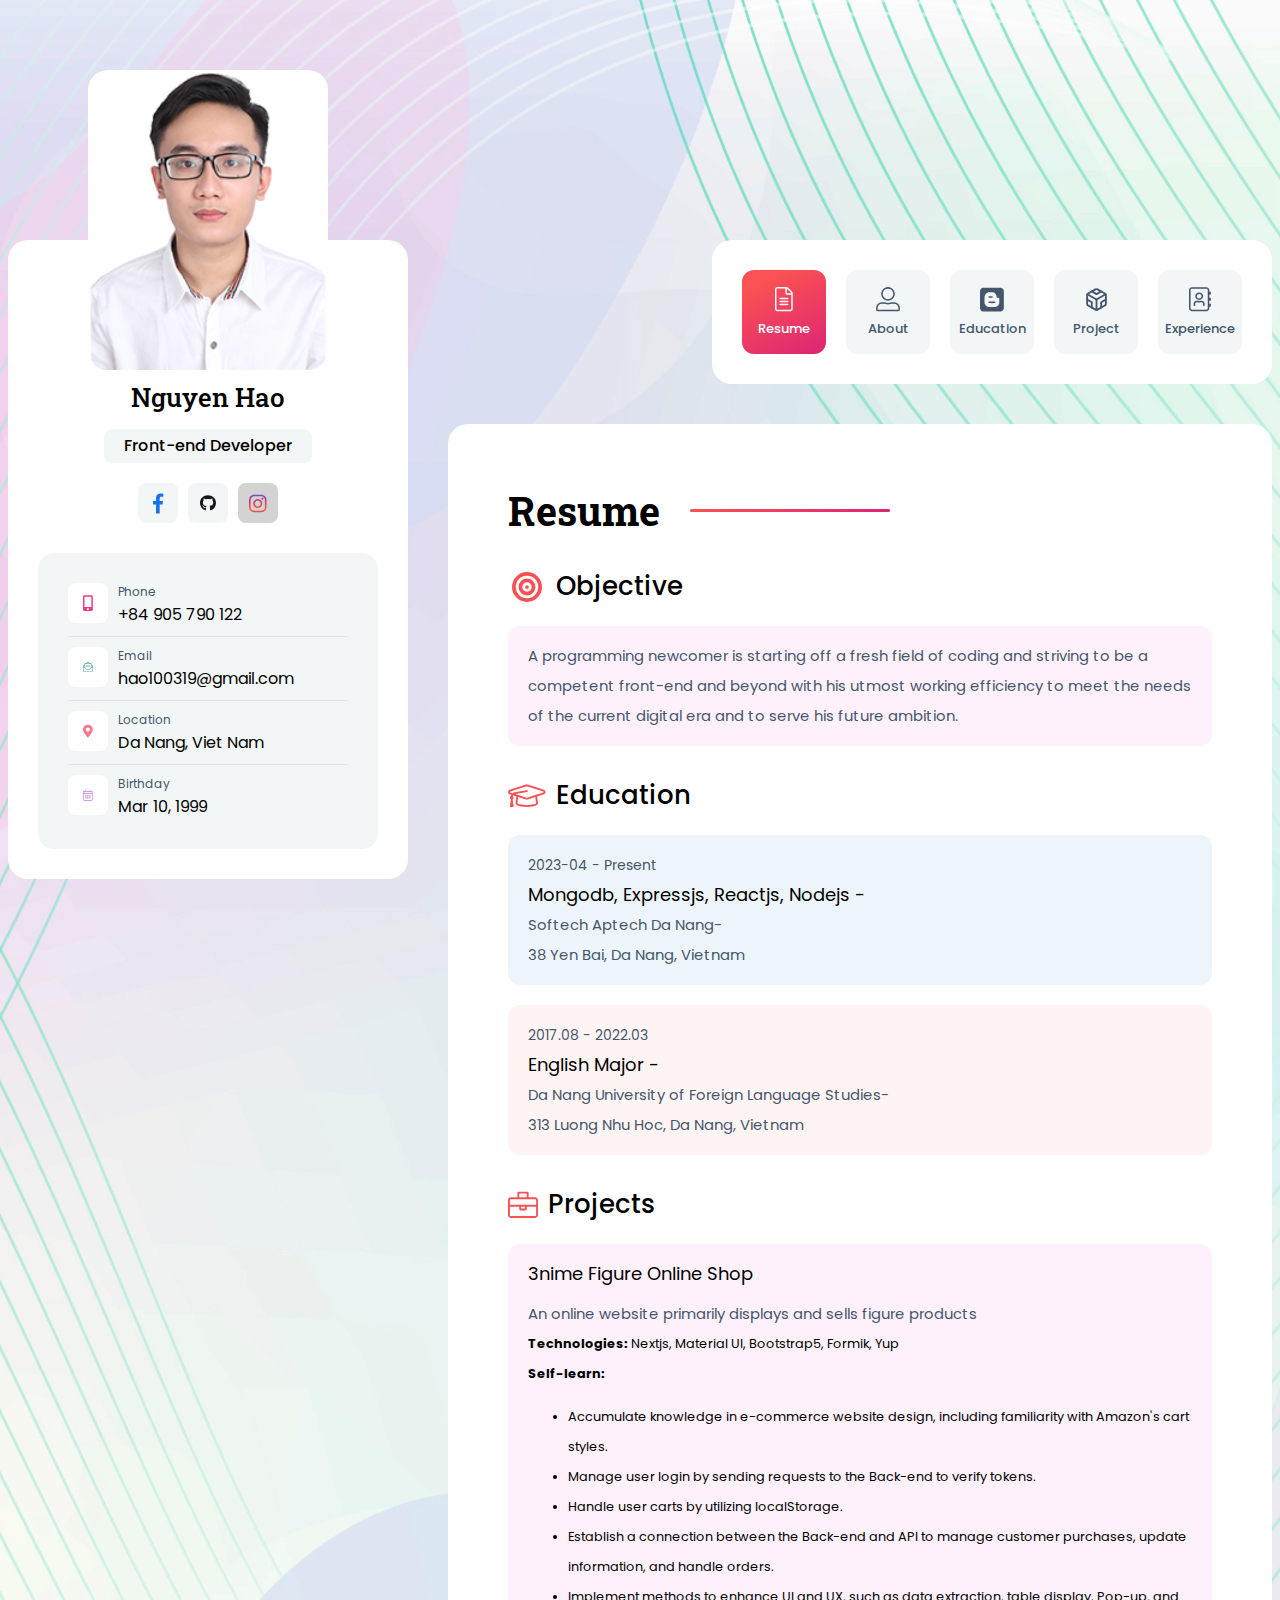
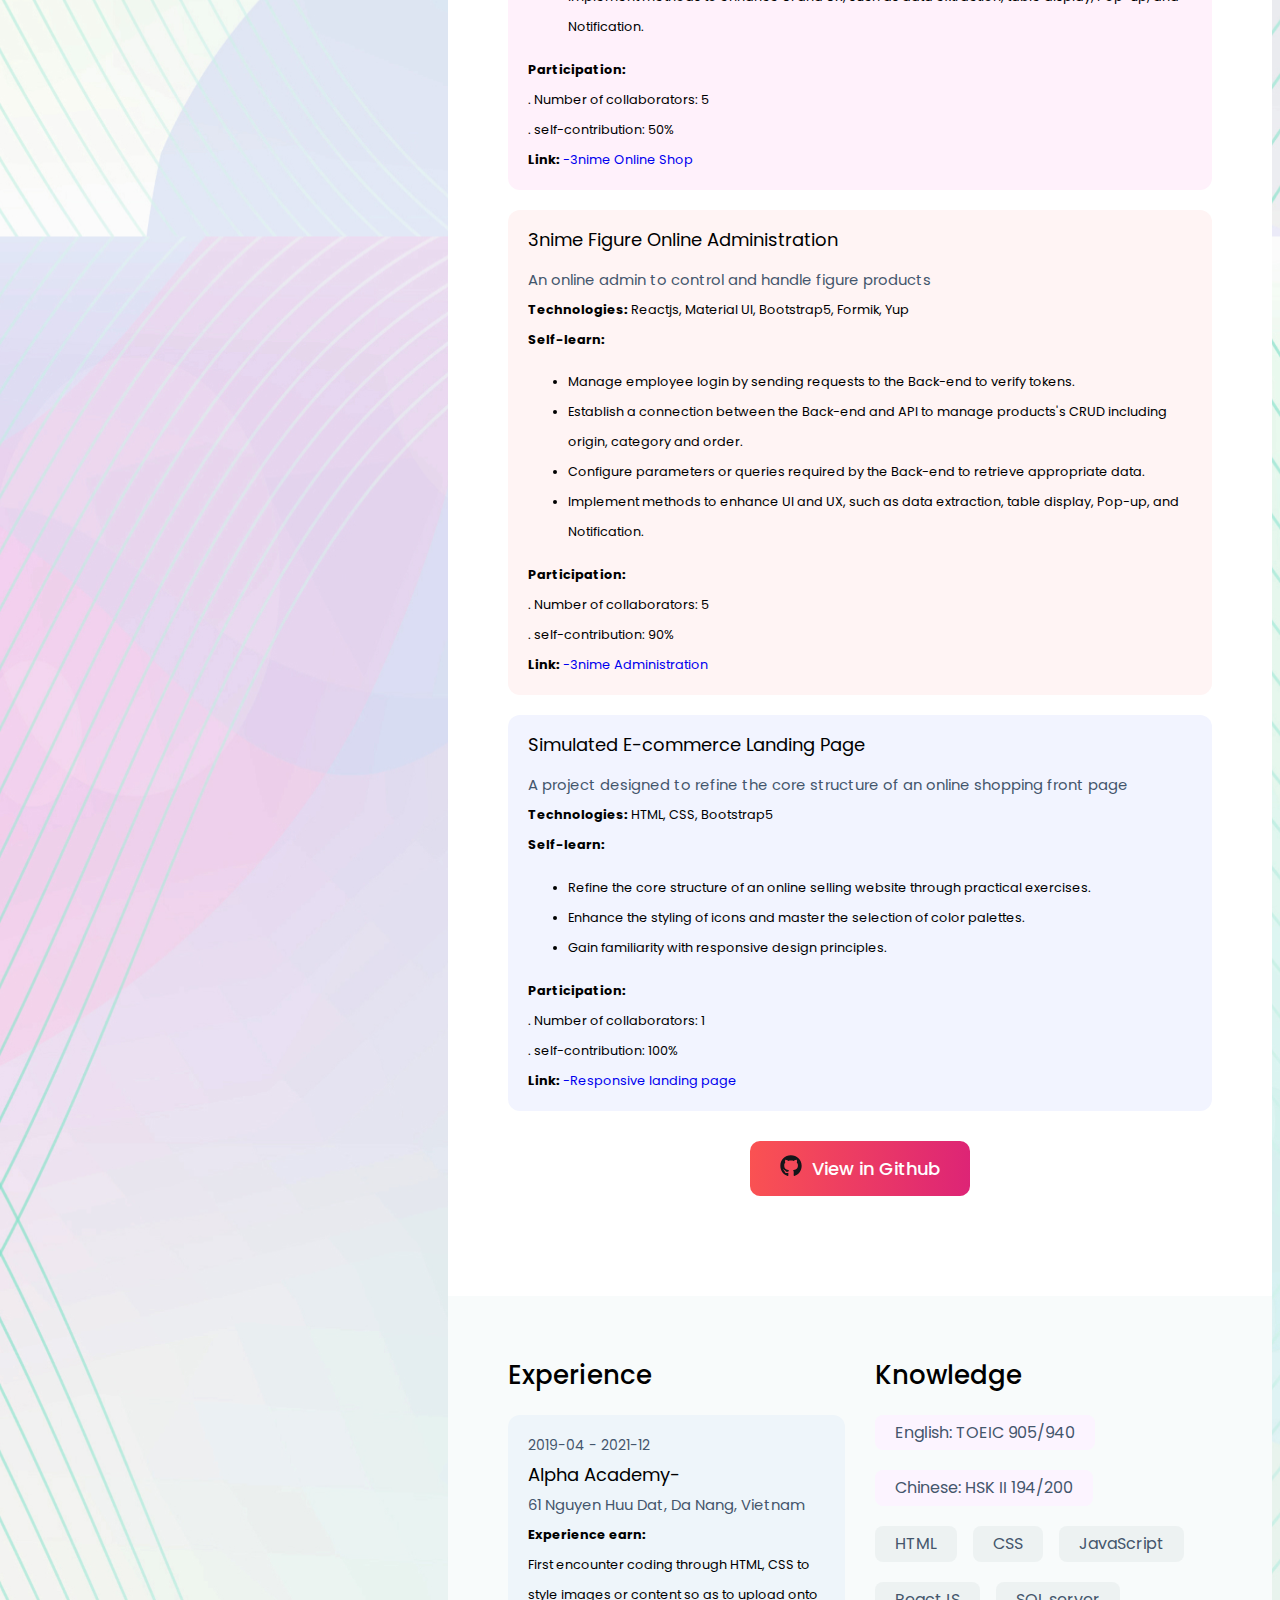
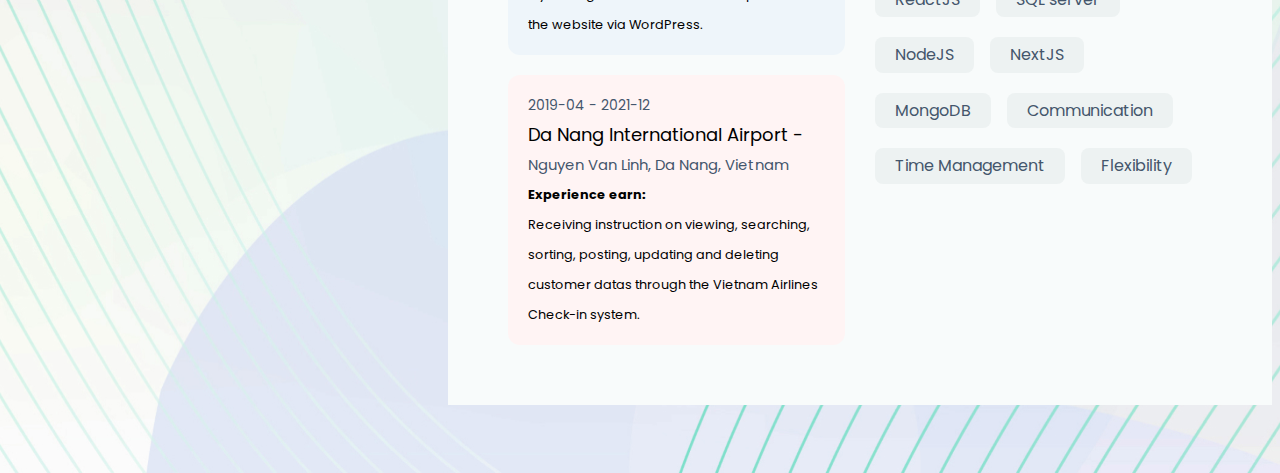
==== HTML/index.html @ 35c37621 "new cv" ====
<html lang="en">
  <head>
    <meta charset="UTF-8" />
    <meta name="viewport" content="width=device-width, initial-scale=1.0" />
    <title>My website</title>

    <link
      href="https://fonts.googleapis.com/css2?family=Poppins:ital,wght@0,300;0,400;0,500;0,600;1,600&family=Roboto+Slab:wght@300;400;500;600;700&display=swap"
      rel="stylesheet"
    />

    <link
      rel="stylesheet"
      href="https://cdnjs.cloudflare.com/ajax/libs/font-awesome/6.4.2/css/all.min.css"
      integrity="sha512-z3gLpd7yknf1YoNbCzqRKc4qyor8gaKU1qmn+CShxbuBusANI9QpRohGBreCFkKxLhei6S9CQXFEbbKuqLg0DA=="
      crossorigin="anonymous"
      referrerpolicy="no-referrer"
    />

    <link rel="stylesheet" href="./assets/css/global.css" />
    <link rel="stylesheet" href="./assets/css/resume.css" />
    <link rel="stylesheet" href="./assets/css/responsive.css" />
  </head>

  <body>
    <div class="container">
      <div class="page">
        <section class="card sidebar">
          <img
            src="./assets/images/avatar2.png"
            alt="My own avatar"
            class="sidebar__avatar"
          />

          <div class="sidebar__user">
            <p class="sidebar__user__name">Nguyen Hao</p>

            <p class="sidebar__user__position">Front-end Developer</p>

            <div class="sidebar__user__icons">
              <a
                class="social__icon"
                href="https://www.facebook.com/Hao0905790122/"
                target="_blank"
              >
                <img
                  src="./assets/icons/facebook.svg"
                  alt="facebook social icon"
                />
              </a>

              <a
                class="social__icon"
                href="https://github.com/HaoNguyen-Ron"
                target="_blank"
              >
                <img src="./assets/icons/github.svg" alt="github social icon" />
              </a>

              <a class="social__icon" disabled href="#">
                <img
                  src="./assets/icons/instagram.svg"
                  alt="instagram social icon"
                />
              </a>
            </div>

            <div class="sidebar__user__info">
              <div class="info-group">
                <img
                  src="./assets/icons/phone.svg"
                  alt="phone"
                  class="info-group__icon"
                />
                <div class="info-group__content">
                  <p class="info-group__content__title">Phone</p>
                  <p class="info-group__content__description">
                    +84 905 790 122
                  </p>
                </div>
              </div>

              <div class="info-group">
                <img
                  src="./assets/icons/email.svg"
                  alt="phone"
                  class="info-group__icon"
                />
                <div class="info-group__content">
                  <p class="info-group__content__title">Email</p>
                  <p
                    class="info-group__content__description"
                    title="hao100319@gmail.com"
                  >
                    hao100319@gmail.com
                  </p>
                </div>
              </div>

              <div class="info-group">
                <img
                  src="./assets/icons/location.svg"
                  alt="phone"
                  class="info-group__icon"
                />
                <div class="info-group__content">
                  <p class="info-group__content__title">Location</p>
                  <p class="info-group__content__description">
                    Da Nang, Viet Nam
                  </p>
                </div>
              </div>

              <div class="info-group">
                <img
                  src="./assets/icons/calendar.svg"
                  alt="phone"
                  class="info-group__icon"
                />
                <div class="info-group__content">
                  <p class="info-group__content__title">Birthday</p>
                  <p class="info-group__content__description">Mar 10, 1999</p>
                </div>
              </div>
            </div>
          </div>
        </section>

        <section class="card navbar">
          <a class="navbar__item active" href="#">
            <img
              src="./assets/icons/cv.svg"
              alt="main icon"
              class="navbar__item__icon"
            />

            <p class="navbar__item__title">Resume</p>
          </a>

          <a class="navbar__item" href="#about">
            <img
              src="./assets/icons/user.svg"
              alt="User icon"
              class="navbar__item__icon"
            />

            <p class="navbar__item__title">About</p>
          </a>

          <a class="navbar__item" href="#edu">
            <img
              src="./assets/icons/blog.svg"
              alt="Blogs icon"
              class="navbar__item__icon"
            />

            <p class="navbar__item__title">Education</p>
          </a>

          <a class="navbar__item" href="#work">
            <img
              src="./assets/icons/codesandbox.svg"
              alt="Works icon"
              class="navbar__item__icon"
            />

            <p class="navbar__item__title">Project</p>
          </a>

          <a class="navbar__item" href="#exp">
            <img
              src="./assets/icons/contact.svg"
              alt="Contact icon"
              class="navbar__item__icon"
            />

            <p class="navbar__item__title">Experience</p>
          </a>
        </section>

        <section class="card main">
          <div class="wrapper">
            <div class="wrapper__header">
              <p class="wrapper__header__title">Resume</p>

              <div class="line"></div>
            </div>

            <div class="wrapper__list">
              <div class="list--about" id="about">
                <div class="list__title">
                  <img
                    src="./assets/icons/target.svg"
                    alt="Education icon"
                    class="list__title__icon"
                  />

                  <p class="list__title__name">Objective</p>
                </div>

                <div class="list__content">
                  <div class="list__content__item bg--FFF1FB">
                    <p class="list__content__address">
                      A programming newcomer is starting off a fresh field of
                      coding and striving to be a competent front-end and beyond
                      with his utmost working efficiency to meet the needs of
                      the current digital era and to serve his future ambition.
                    </p>
                  </div>
                </div>
              </div>

              <div class="list--top" id="edu">
                <div class="list__title">
                  <img
                    src="./assets/icons/educationsvg.svg"
                    alt="Education icon"
                    class="list__title__icon"
                  />

                  <p class="list__title__name">Education</p>
                </div>

                <div class="list__content">
                  <div class="list__content__item bg--EEF5FA">
                    <p class="list__content__time">2023-04 - Present</p>

                    <p class="list__content__location">
                      Mongodb, Expressjs, Reactjs, Nodejs -
                    </p>

                    <p class="list__content__address">
                      Softech Aptech Da Nang-
                    </p>

                    <p class="list__content__address">
                      38 Yen Bai, Da Nang, Vietnam
                    </p>
                  </div>

                  <div class="list__content__item bg--FFF4F4">
                    <p class="list__content__time">2017.08 - 2022.03</p>

                    <p class="list__content__location">English Major -</p>

                    <p class="list__content__address">
                      Da Nang University of Foreign Language Studies-
                    </p>

                    <p class="list__content__address">
                      313 Luong Nhu Hoc, Da Nang, Vietnam
                    </p>
                  </div>
                </div>
              </div>

              <div class="list--bottom" id="work">
                <div class="list__title">
                  <img
                    src="./assets/icons/experience.svg"
                    alt="Experience icon"
                    class="list__title__icon"
                  />

                  <p class="list__title__name">Projects</p>
                </div>

                <div class="list__content">
                  <div class="list__content__item bg--FFF1FB">
                    <p class="list__content__location">
                      3nime Figure Online Shop
                    </p>

                    <div class="list__content__project">
                      <p class="list__content__address">
                        An online website primarily displays and sells figure
                        products
                      </p>

                      <p class="list__content__description">
                        <b>Technologies: </b>
                        Nextjs, Material UI, Bootstrap5, Formik, Yup
                      </p>

                      <div class="list__content__description">
                        <b>Self-learn: </b>
                        <ul>
                          <li>
                            Accumulate knowledge in e-commerce website design,
                            including familiarity with Amazon's cart styles.
                          </li>
                          <li>
                            Manage user login by sending requests to the
                            Back-end to verify tokens.
                          </li>
                          <li>Handle user carts by utilizing localStorage.</li>
                          <li>
                            Establish a connection between the Back-end and API
                            to manage customer purchases, update information,
                            and handle orders.
                          </li>
                          <li>
                            Implement methods to enhance UI and UX, such as data
                            extraction, table display, Pop-up, and Notification.
                          </li>
                        </ul>
                      </div>

                      <div class="list__content__description">
                        <b>Participation: </b>
                        <p>. Number of collaborators: 5</p>
                        <p>. self-contribution: 50%</p>
                      </div>
                    </div>

                    <div class="list__content__description">
                      <b>Link: </b>
                      <span
                        ><a
                          href="https://3nime-onlineshop.vercel.app/"
                          target="_blank"
                          >-3nime Online Shop</a
                        ></span
                      >
                    </div>
                  </div>

                  <div class="list__content__item bg--FFF4F4">
                    <p class="list__content__location">
                      3nime Figure Online Administration
                    </p>

                    <div class="list__content__project">
                      <p class="list__content__address">
                        An online admin to control and handle figure products
                      </p>

                      <p class="list__content__description">
                        <b>Technologies: </b>
                        Reactjs, Material UI, Bootstrap5, Formik, Yup
                      </p>

                      <div class="list__content__description">
                        <b>Self-learn: </b>
                        <ul>
                          <li>
                            Manage employee login by sending requests to the
                            Back-end to verify tokens.
                          </li>
                          <li>
                            Establish a connection between the Back-end and API
                            to manage products's CRUD including origin, category
                            and order.
                          </li>
                          <li>
                            Configure parameters or queries required by the
                            Back-end to retrieve appropriate data.
                          </li>
                          <li>
                            Implement methods to enhance UI and UX, such as data
                            extraction, table display, Pop-up, and Notification.
                          </li>
                        </ul>
                      </div>

                      <div class="list__content__description">
                        <b>Participation: </b>
                        <p>. Number of collaborators: 5</p>
                        <p>. self-contribution: 90%</p>
                      </div>
                    </div>

                    <div class="list__content__description">
                      <b>Link: </b>
                      <span
                        ><a
                          href="https://group3-3nime-reactjs-admin.vercel.app/"
                          target="_blank"
                          >-3nime Administration</a
                        ></span
                      >
                    </div>
                  </div>

                  <div class="list__content__item bg--F2F4FF">
                    <p class="list__content__location">
                      Simulated E-commerce Landing Page
                    </p>

                    <div class="list__content__project">
                      <p class="list__content__address">
                        A project designed to refine the core structure of an
                        online shopping front page
                      </p>

                      <p class="list__content__description">
                        <b>Technologies: </b>
                        HTML, CSS, Bootstrap5
                      </p>

                      <div class="list__content__description">
                        <b>Self-learn: </b>
                        <ul>
                          <li>
                            Refine the core structure of an online selling
                            website through practical exercises.
                          </li>
                          <li>
                            Enhance the styling of icons and master the
                            selection of color palettes.
                          </li>
                          <li>
                            Gain familiarity with responsive design principles.
                          </li>
                        </ul>
                      </div>

                      <div class="list__content__description">
                        <b>Participation: </b>
                        <p>. Number of collaborators: 1</p>
                        <p>. self-contribution: 100%</p>
                      </div>
                    </div>

                    <div class="list__content__description">
                      <b>Link: </b>
                      <span
                        ><a
                          href="https://github.com/HaoNguyen-Ron/my-mini-project/tree/main/html-responsive%20landingpage"
                          target="_blank"
                          >-Responsive landing page</a
                        ></span
                      >
                    </div>
                  </div>
                  <div class="list__link">
                    <a
                      class="main__btn"
                      href="https://github.com/HaoNguyen-Ron/my-projects.git"
                      target="_blank"
                    >
                      <img
                        src="./assets/icons/github.svg"
                        alt="download"
                        class="main__btn__icon"
                      />
                      <p class="main__btn__title">View in Github</p>
                    </a>
                  </div>
                </div>
              </div>
            </div>
          </div>

          <div class="bg--gray aside-wrapper">
            <div class="wrapper">
              <div class="wrapper__list__history" id="exp">
                <div class="wrapper__list__workspace">
                  <p class="list__title">Experience</p>

                  <div class="list__content">
                    <div class="list__content__item bg--EEF5FA">
                      <p class="list__content__time">2019-04 - 2021-12</p>

                      <p class="list__content__location">Alpha Academy-</p>

                      <p class="list__content__address">
                        61 Nguyen Huu Dat, Da Nang, Vietnam
                      </p>

                      <div class="list__content__description">
                        <b>Experience earn: </b>
                        <p>
                          First encounter coding through HTML, CSS to style
                          images or content so as to upload onto the website via
                          WordPress.
                        </p>
                      </div>
                    </div>

                    <div class="list__content__item bg--FFF4F4">
                      <p class="list__content__time">2019-04 - 2021-12</p>

                      <p class="list__content__location">
                        Da Nang International Airport -
                      </p>

                      <p class="list__content__address">
                        Nguyen Van Linh, Da Nang, Vietnam
                      </p>

                      <div class="list__content__description">
                        <b>Experience earn: </b>
                        <p>
                          Receiving instruction on viewing, searching, sorting,
                          posting, updating and deleting customer datas through
                          the Vietnam Airlines Check-in system.
                        </p>
                      </div>
                    </div>
                  </div>
                </div>

                <div class="wrapper__list__Knowledge">
                  <p class="list__title">Knowledge</p>

                  <div class="list__Language">
                    <div class="list__tag">
                      <p class="language">English: TOEIC 905/940</p>

                      <p class="language">Chinese: HSK II 194/200</p>
                    </div>
                  </div>

                  <div class="list__tag">
                    <p class="tag">HTML</p>

                    <p class="tag">CSS</p>

                    <p class="tag">JavaScript</p>

                    <p class="tag">ReactJS</p>

                    <p class="tag">SQL server</p>

                    <p class="tag">NodeJS</p>

                    <p class="tag">NextJS</p>

                    <p class="tag">MongoDB</p>

                    <p class="tag">Communication</p>

                    <p class="tag">Time Management</p>

                    <p class="tag">Flexibility</p>
                  </div>
                </div>
              </div>
            </div>
          </div>
        </section>
      </div>
    </div>
  </body>
</html>
---- HTML/assets/css/global.css ----
:root {
  --color-primary: #000;
  --color-secondary: #44566C;
  --color-third: #E3E3E3;
  --white: #ffffff;
  --background-secondary: #F3F6F6;
  --background-third: #F8FBFB;
  --background-fourth: #EDF2F2;
  --background-gradient: linear-gradient(93.74deg, #FA5252 0%, #DD2476 100%);
  --background-gradient2: linear-gradient(153.43deg, #FA5252 16.67%, #DD2476 100%);
  --background-gradient3: linear-gradient(90deg, #FA5252 0%, #DD2476 100%);

  --font-family-primary: 'Poppins', sans-serif;
  --font-family-secondary: 'Roboto Slab', serif;
  --font-primary: 16px;
}

body {
  font-family: var(--font-family-primary);
  font-size: var(--font-primary);
  color: var(--color-primary);
  font-weight: 400;
  line-height: 160%;
  background-image: url(../images/bg.jpg);
  background-repeat: round;
}

p {
  margin: 0;
}

a:link {
  text-decoration: none;
}

a:visited {
  text-decoration: underline;
}

a:hover {
  text-decoration: none;
  background: var(--color-third);
}

a:active {
  text-decoration: none;
}

.container {
  margin: auto;
}

.page {
  display: flex;
  margin-top: 240px;
  position: relative;
}

.card {
  border-radius: 20px;
  background: white;
}

.sidebar {
  position: relative;
  width: 400px;
  height: fit-content;
}

.navbar {
  display: flex;
  flex-direction: row;
  align-items: center;
  position: absolute;
  padding: 30px;
  right: 0;
  top: 0;
  transition: 0.5s ease-in-out;
  /* animation: slideIn ease 1s; */
}

.main {
  margin: 184px 0 60px 40px;
}

.line {
  display: inline-block;
  width: 200px;
  height: 3px;
  border-radius: 2px;
  background: var(--background-gradient3);
}

.mb-4 {
  margin-bottom: 1.5rem;
}

.bg--FFF4F4 {
  background: #FFF4F4;
}

.bg--EEF5FA {
  background: #EEF5FA;
}

.bg--FCF4FF {
  background: #FCF4FF;
}

.bg--FFF1FB {
  background: #FFF1FB;
}

.bg--F2F4FF {
  background: #F2F4FF;
}

.bg--FCF9F2 {
  background: #FCF9F2;
}
---- HTML/assets/css/resume.css ----
/* 1. sidebar */

.sidebar__avatar {
    width: 240px;
    height: 300px;
    position: absolute;
    top: -170px;
    left: 50%;
    transform: translateX(-50%);
    object-fit: cover;
    border-radius: 20px;
}

.sidebar__user {
    padding-top: 140px;
    text-align: center;
}

.sidebar__user__name {
    font-family: var(--font-family-secondary);
    font-weight: 500;
    font-size: 1.625rem;
    line-height: 2.125rem;
}

.sidebar__user__position {
    display: inline-block;
    margin-top: 15px;
    padding: 5px 20px;
    font-weight: 500;
    font-size: 1rem;
    line-height: 1.5rem;
    background: var(--background-secondary);
    border-radius: 8px;
}

.sidebar__user__icons {
    display: flex;
    flex-direction: row;
    margin-top: 20px;
    margin-bottom: 30px;
    justify-content: center;
}

.social__icon {
    display: flex;
    justify-content: center;
    align-items: center;
    width: 40px;
    height: 40px;
    margin-right: 10px;
    background: var(--background-secondary);
    border-radius: 8px;
}

.social__icon[disabled] {
    background: lightgray;
    cursor: not-allowed;
}

.social__icon:last-child {
    margin-right: 0;
}

.sidebar__user__info {
    margin: 0 30px 30px 30px;
    padding: 30px;
    border-radius: 16px;
    background: var(--background-secondary);
}

.info-group {
    display: flex;
    flex-direction: row;
    min-width: 240px;
    margin: auto;
    margin-bottom: 10px;
    padding-bottom: 9px;
    border-bottom: 1px solid var(--color-third);
}

.info-group:last-child {
    margin-bottom: 0;
    padding-bottom: 0;
    border-bottom: 0px solid var(--color-third);
}

.info-group__icon {
    display: flex;
    justify-content: center;
    align-items: center;
    width: 40px;
    height: 40px;
    box-sizing: border-box;
    padding: 11px 15px;
    margin-right: 10px;
    background: var(--white);
    border-radius: 8px;
}

.info-group__content {
    display: flex;
    flex-direction: column;
    align-items: flex-start;
}

.info-group__content__title {
    margin-bottom: 2px;
    color: var(--color-secondary);
    font-size: 0.75rem;
    line-height: 1.125rem;
}

.info-group__content__description {
    width: 230px;
    text-overflow: ellipsis;
    overflow: hidden;
    white-space: nowrap;
    text-align: left;
    color: var(--color-primary);
    font-size: 1rem;
    line-height: 1.5rem;
}


.main__btn {
    display: inline-flex;
    margin-bottom: 40px;
    padding: 14px 30px;
    border-radius: 10px;
    background: var(--background-gradient);

}

.main__btn:hover {
    opacity: 0.8;
    background: var(--background-gradient2);
}

.main__btn__icon {
    width: 22px;
    height: 22px;
    margin-right: 10px;
}

.main__btn__title {
    color: var(--white);
    font-weight: 500;
    font-size: 1.125rem;
    line-height: 1.6875rem;
}


/* 2. navbar */
.navbar__item {
    display: flex;
    flex-direction: column;
    align-items: center;
    justify-content: center;
    width: 84px;
    height: 84px;
    box-sizing: border-box;
    margin-right: 20px;
    padding: 17px 22px 15px 22px;
    border-radius: 12px;
    background: var(--background-secondary);
}

.navbar__item:last-child {
    margin-right: 0;
}

.navbar__item__icon {
    height: 25px;
}

.navbar__item__title {
    margin-top: 7px;
    color: var(--color-secondary);
    font-weight: 500;
    font-size: 0.8125rem;
    line-height: 1.25rem;
}

.navbar__item.active {
    background: var(--background-gradient2);
}

.navbar__item.active .navbar__item__icon {
    /* fill: var(--white); */
    filter: brightness(0) invert(1);
}

.navbar__item.active .navbar__item__title {
    color: var(--white);
}


/* 3. main */
.wrapper {
    padding: 60px;
}

.wrapper__header {
    display: flex;
    flex-direction: row;
    align-items: center;
    margin-bottom: 30px;
}

.wrapper__header__title {
    display: inline;
    margin-right: 30px;
    font-family: var(--font-family-secondary);
    font-weight: 700;
    font-size: 2.5rem;
    line-height: 3.3125rem;
}

.wrapper__title {
    margin-bottom: 30px;
    font-weight: 500;
    font-size: 1.75rem;
    line-height: 2.625rem;
}

.wrapper__list {
    display: flex;
    flex-direction: column;
    justify-content: space-between;
}

.list__link{
    display: flex;
    margin-top: 10px;
    justify-content: center;
}
.list__title {
    display: flex;
    flex-direction: row;
    align-items: center;
    margin-bottom: 20px;
}

.list__title__icon {
    margin-right: 10px;
}

.list__title__name {
    font-weight: 500;
    font-size: 1.625rem;
    line-height: 2.4375rem;
}

.list__content {
    display: flex;
    flex-direction: column;
}

.list__content__project{
    margin-top: 10px;
}

.list__content__item {
    display: inline-block;
    /* height: 120px; */
    margin-bottom: 20px;
    padding: 15px 15px 15px 20px;
    box-sizing: border-box;
    border-radius: 12px;
}

.list__content__item:last-child {
    margin-bottom: 0;
}

.list__content__time {
    color: var(--color-secondary);
    font-size: 0.875rem;
    line-height: 1.875rem;
}

.list__content__location {
    font-size: 1.125rem;
    line-height: 1.875rem;
}

.list__content__address {
    color: var(--color-secondary);
    font-size: 0.925rem;
    line-height: 1.875rem;
}

.list--top .list__content__location,
.list--top .list__content__address {
    display: block;
}

.list__content__description{
    color: var(--color-primary);
    font-size: 0.8rem;
    line-height: 1.875rem;
}

.list__content__link{
    display: flex;
    align-items: center;
}

.list__content__link__item{
    margin-right: 5px;
}

.list__content__link__img{
    margin: auto 0px;
}

.list--bottom {
    margin-top: 30px;
}

.list--about {
    margin-bottom: 30px;
}
.bg--gray {
    background: var(--background-third);
}


.list__title {
    font-weight: 500;
    font-size: 1.625rem;
    line-height: 2.4375rem;
}

.sidebar__btn {
    display: inline-flex;
    margin-bottom: 40px;
    padding: 14px 30px;
    border-radius: 10px;
    background: var(--background-gradient);
}

.sidebar__btn:hover {
    opacity: 0.8;
    background: var(--background-gradient2);
}

.sidebar__btn__icon {
    width: 22px;
    height: 22px;
    margin-right: 10px;
}

.sidebar__btn__title {
    color: var(--white);
    font-weight: 500;
    font-size: 1.125rem;
    line-height: 1.6875rem;
}

.wrapper__list__history {
    display: flex;
    justify-content: space-between;
}

.wrapper__list__workspace {
    flex: 1;
}

.wrapper__list__Knowledge {
    flex: 1;
    margin-left: 30px;
}


.tag {
    display: inline-block;
    margin-right: 12px;
    margin-bottom: 20px;
    padding: 5px 20px;
    border-radius: 8px;
    background: var(--background-fourth);
    color: var(--color-secondary);
}
.language {
    display: inline-block;
    margin-right: 12px;
    margin-bottom: 20px;
    padding: 5px 20px;
    border-radius: 8px;
    background: #FCF4FF;
    color: var(--color-secondary);
}
---- HTML/assets/css/responsive.css ----
@media (min-width: 1400px) {
  .container {
    max-width: 1320px;
    padding: 0 15px;
    box-sizing: border-box;
  }
}

@media (max-width: 1199.99px) {
  .container {
    margin: auto 20px;
  }

  .page {
    flex-direction: column;
    margin-top: 60px;
  }

  .sidebar {
    display: flex;
    flex-direction: row;
    padding: 60px;
    margin-left: 100px;
  }

  .sidebar,
  .sidebar__user__info {
    width: unset;
  }

  .sidebar__avatar {
    position: unset;
    transform: unset;
  }

  .sidebar__user {
    flex: 2;
    margin-left: 30px;
    padding-top: 0;
    text-align: left;
  }

  .sidebar__user__icons {
    justify-content: flex-start
  }

  .sidebar__user__info {
    display: flex;
    flex-direction: column;
    flex-wrap: wrap;
    margin: 0 0 30px 0;
    padding: 0;
    background: var(--white);
  }

  .sidebar__btn {
    margin-bottom: 0;
  }

  .navbar {
    flex-direction: column;
    position: fixed;
    left: -10px;
    right: unset;
    transform: scale(0.75);
    /* box-shadow: 0px 4px 6px rgb(0 0 0 / 8%); */
    box-shadow: 0 8px 10px 0 rgb(103 151 255 / 11%), 0 12px 20px 0 rgb(103 151 255 / 11%);
  }

  .navbar::before {
    content: "";
    display: block;
    position: absolute;
    background: red;
    top: 0;
    /* left: -100%; */
    transform: translateX(calc(-100% + 20px));
    width: 100%;
    height: 100%;
    opacity: 0;
  }

  .navbar:hover {
    left: -10px;
  }

  .navbar__item {
    margin-right: 0;
    margin-bottom: 20px;
  }

  .main {
    margin-top: 60px;
    margin-left: 100px;
  }

  .info-group {
    margin-left: 0;
    margin-right: 0;
  }

  .info-group:last-child {
    margin-bottom: 10px;
    padding-bottom: 9px;
    border-bottom: 1px solid var(--color-third);
  }

  .info-group__content__description {
    width: unset;
  }
}

@media (max-width: 767.99px) {
  .sidebar {
    flex-direction: column;
    align-items: center;
  }

  .sidebar__user {
    display: flex;
    flex-direction: column;
    align-items: center;
    margin-top: 40px;
    margin-left: 0;
  }

  .wrapper__list {
    flex-direction: column;
  }

  .list--right,
  .wrapper__list__Knowledge {
    margin-left: 10px;
  }
}

@media (max-width: 425.99px){
  .main {
    margin-left: 0px;
    margin-top: 20px;
  }

  .sidebar {
    margin-left: 0px;
  }

  .navbar {
    flex-direction: row;
    flex-wrap: wrap;
    justify-content: space-around;
    margin-top: 20px;
    position: static;
    left: 0px;
    right: unset;
    transform: scale(0.9);
    /* box-shadow: 0px 4px 6px rgb(0 0 0 / 8%); */
    box-shadow: 0 8px 10px 0 rgb(103 151 255 / 11%), 0 12px 20px 0 rgb(103 151 255 / 11%);
  }

  .navbar__item {
    display: inline-block;
    margin-right: 0;
    margin-bottom: 20px;
  }

  .wrapper__list__history{
    flex-direction: column;
  }

  .wrapper__list__Knowledge{
    margin-top: 20px;
  }
}
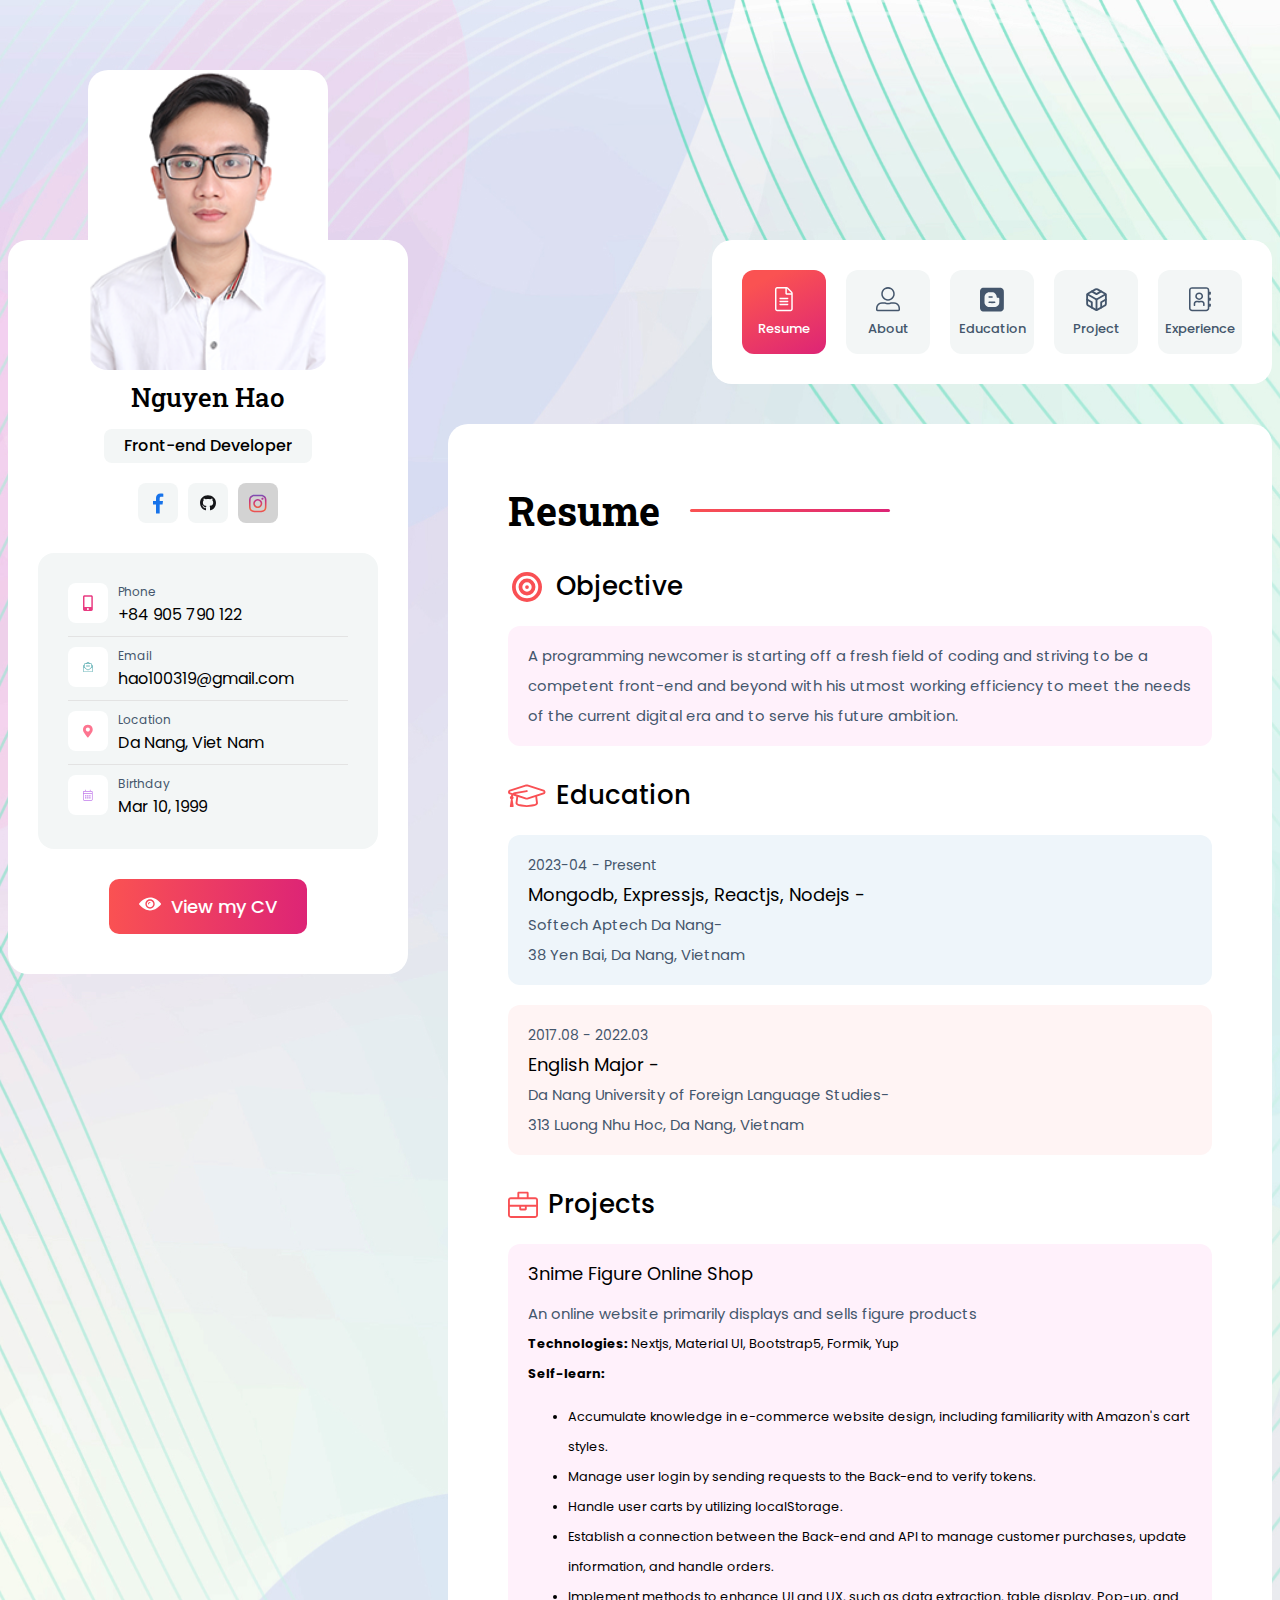
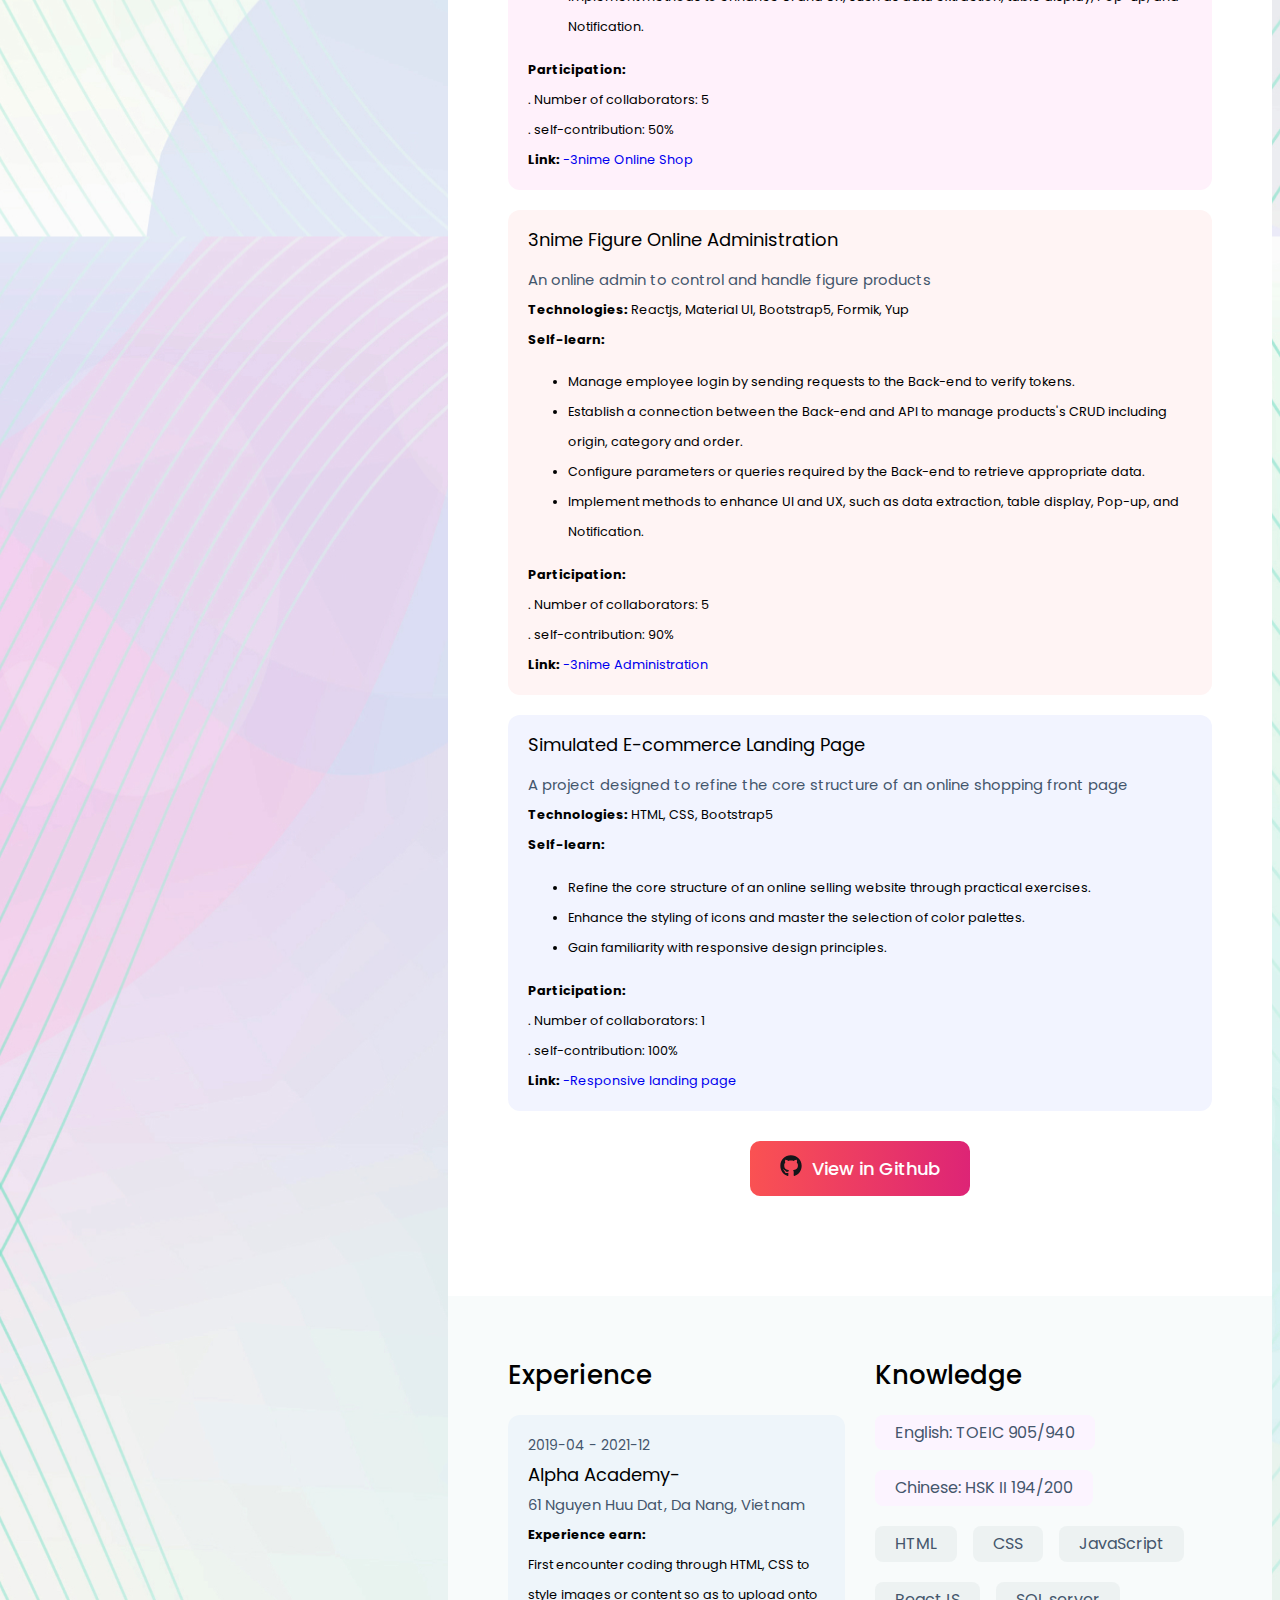
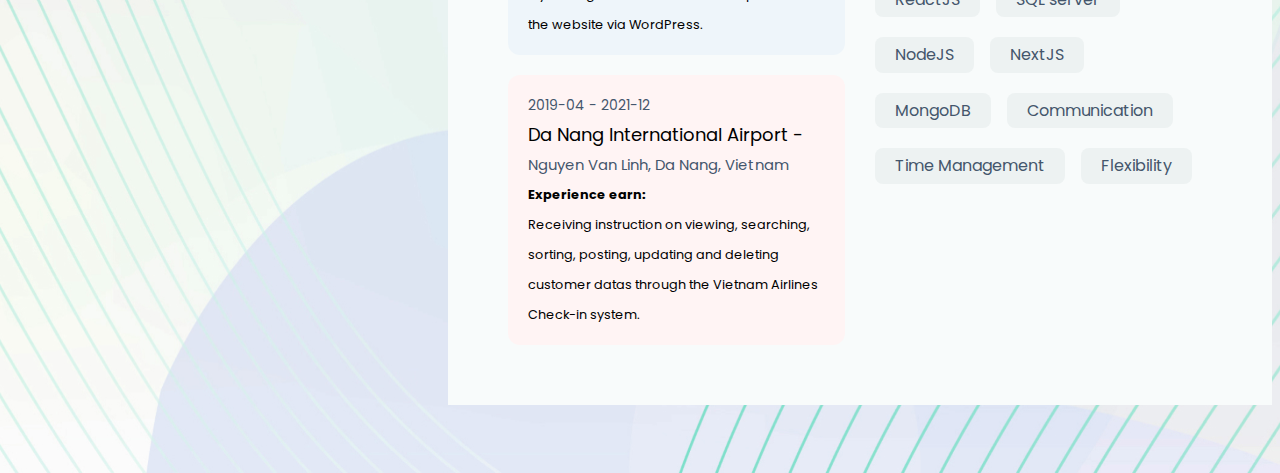
==== commit 06a87170: "adjust html cv" ====
--- a/HTML/index.html
+++ b/HTML/index.html
@@ -123,6 +123,18 @@
                 </div>
               </div>
             </div>
+            <a
+              class="sidebar__btn"
+              href="https://drive.google.com/file/d/18StziSrux5PyqyfwUSE6yYeKGU48i3fm/view?usp=sharing"
+              target="_blank"
+            >
+              <img
+                src="./assets/icons/eye.svg"
+                alt="download"
+                class="sidebar__btn__icon"
+              />
+              <p class="sidebar__btn__title">View my CV</p>
+            </a>
           </div>
         </section>
 
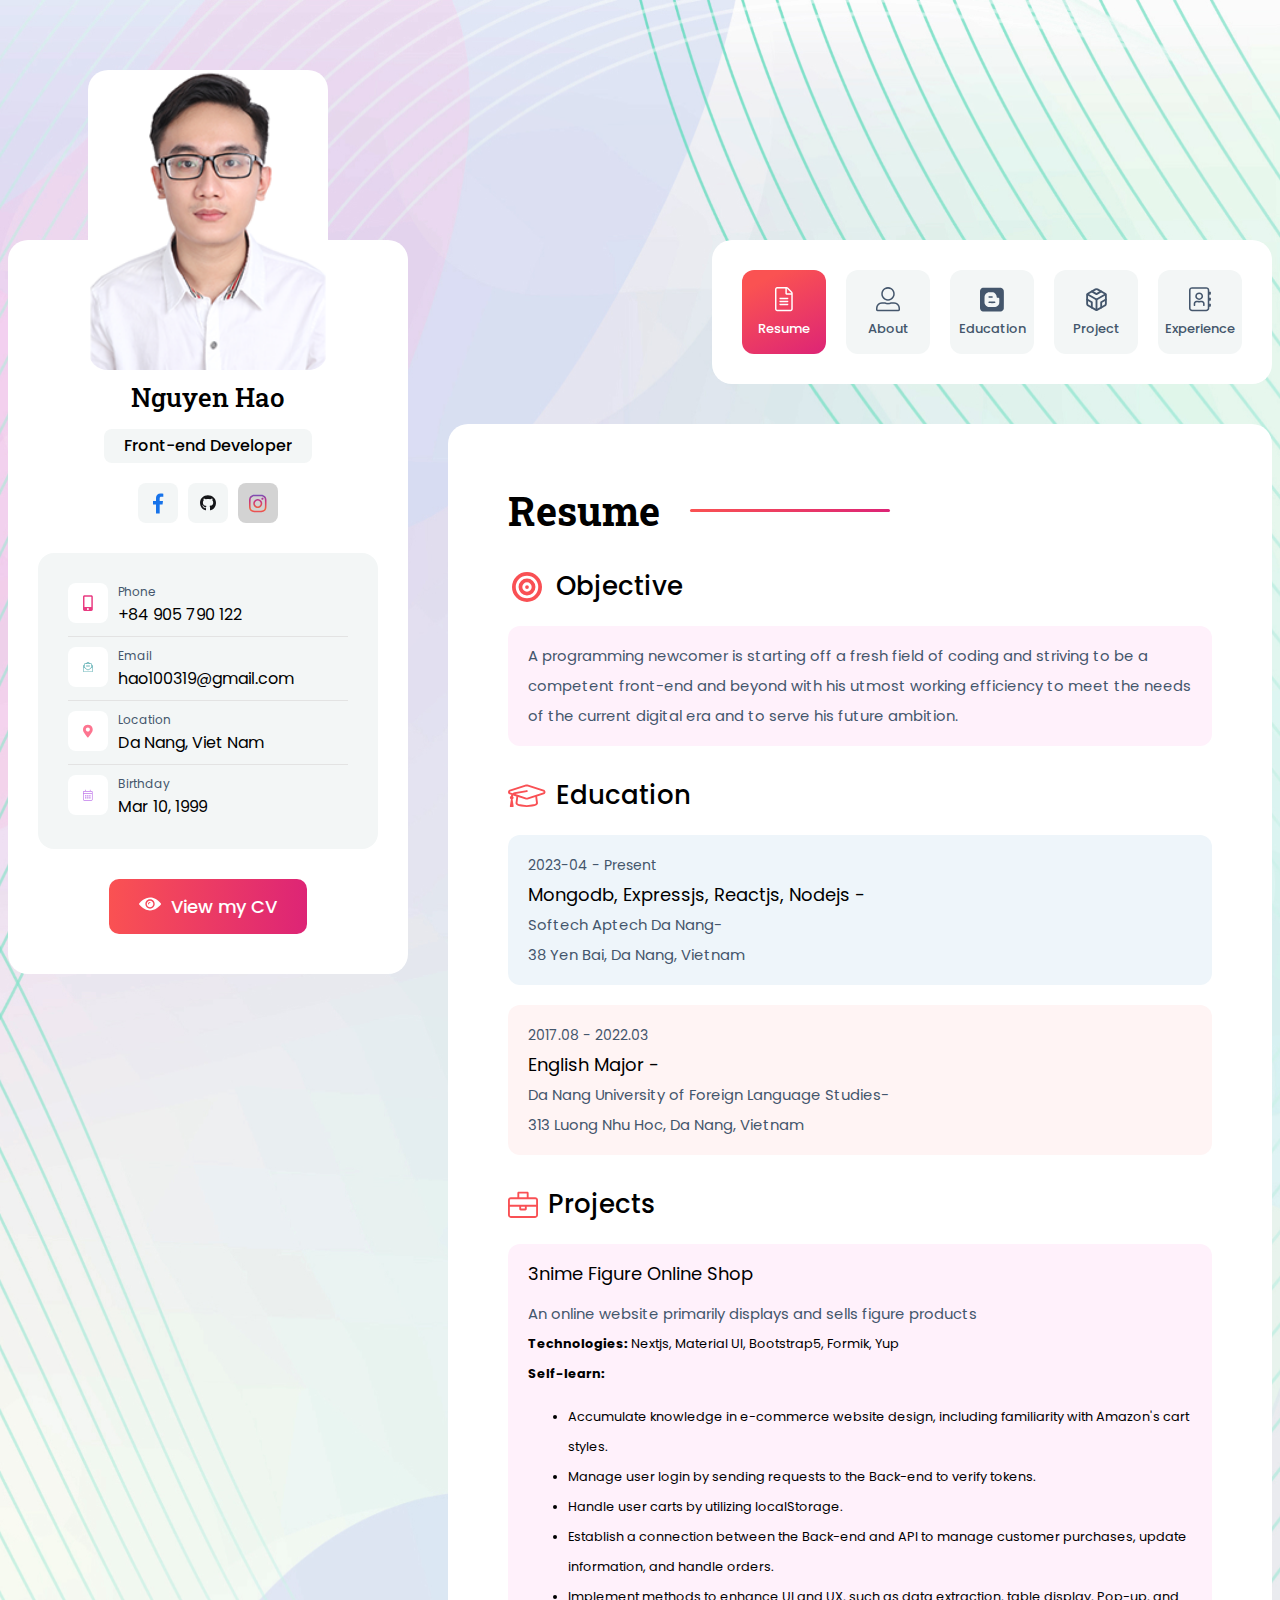
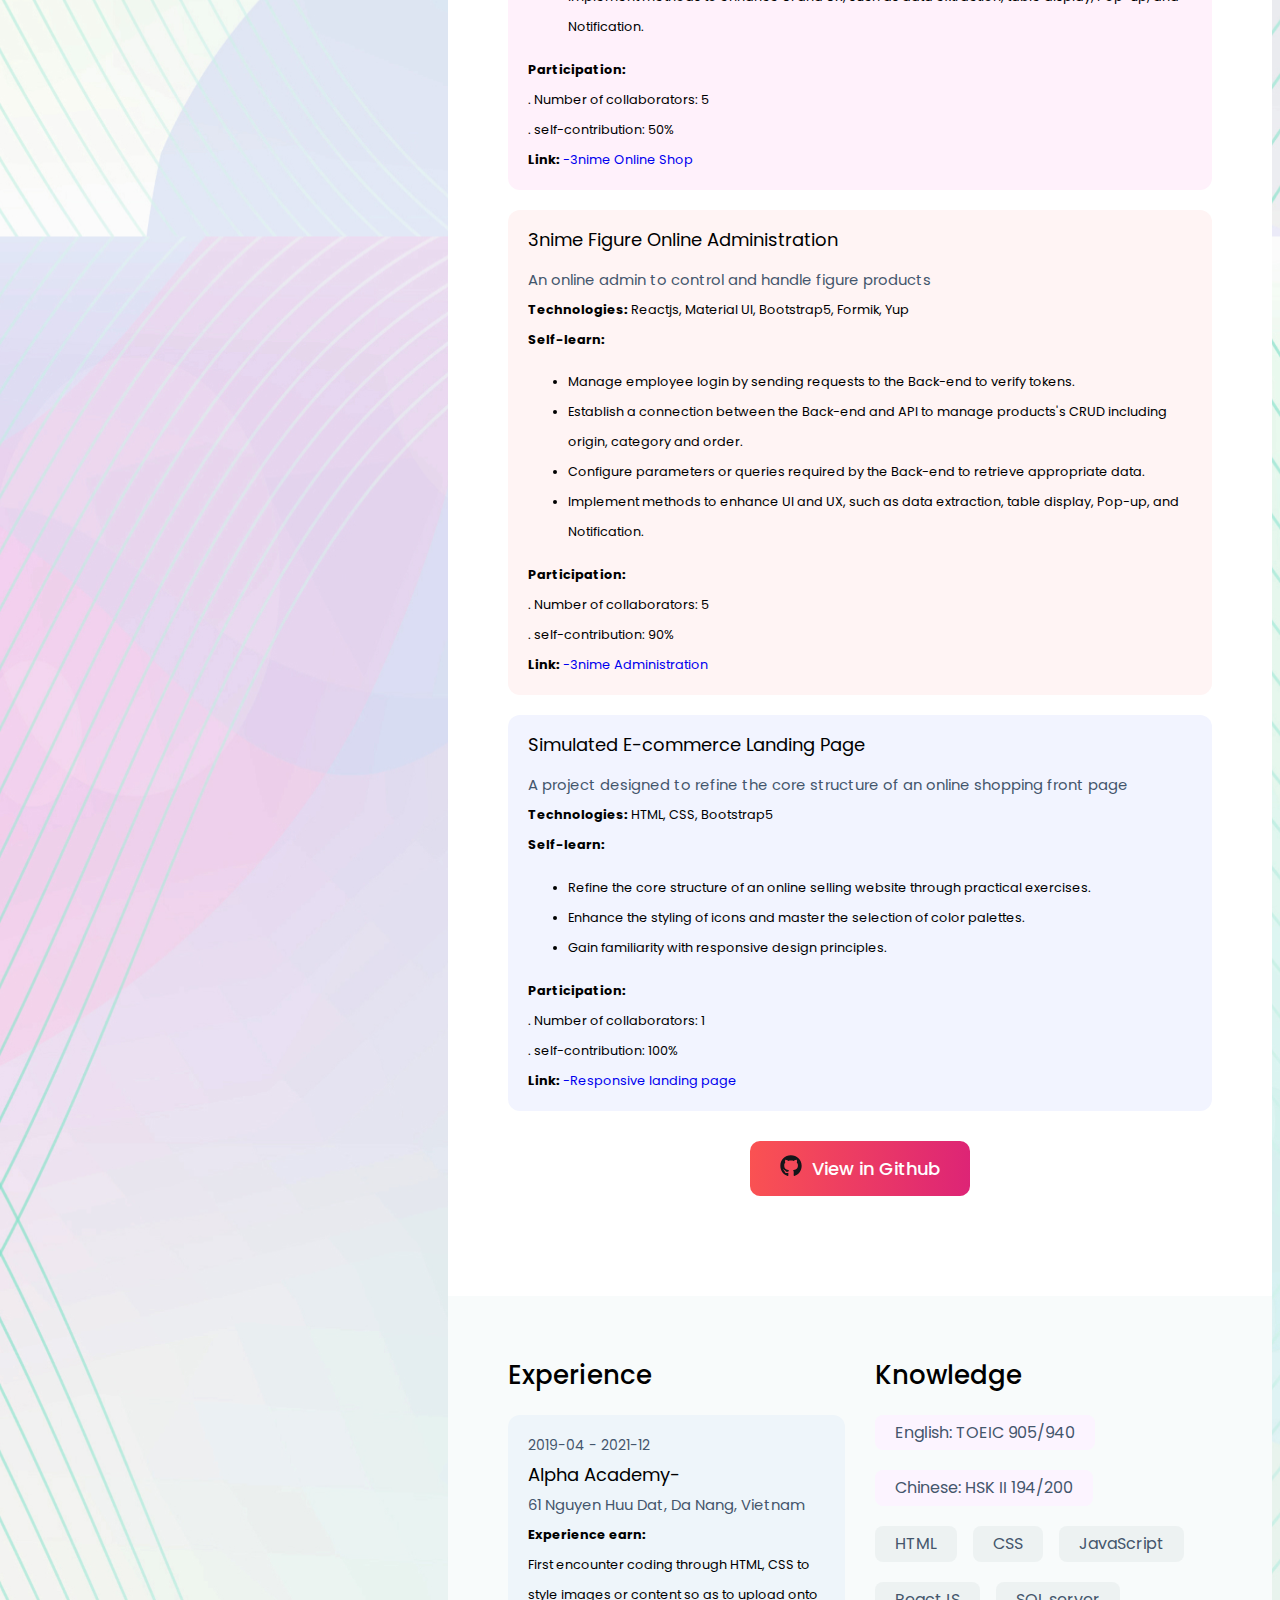
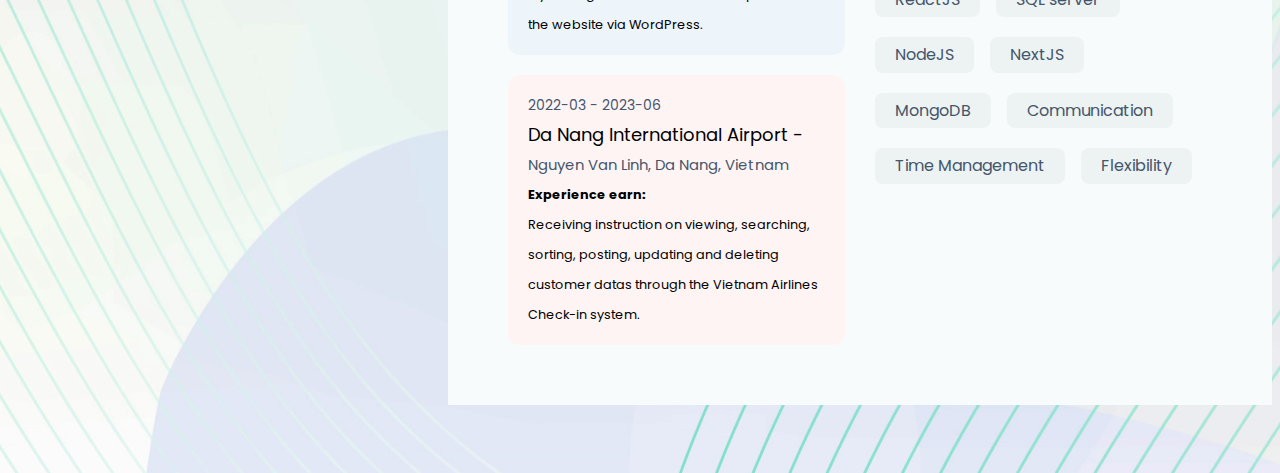
==== commit 79382b29: "adjust date" ====
--- a/HTML/index.html
+++ b/HTML/index.html
@@ -438,7 +438,7 @@
                       <b>Link: </b>
                       <span
                         ><a
-                          href="https://github.com/HaoNguyen-Ron/my-mini-project/tree/main/html-responsive%20landingpage"
+                          href="https://github.com/HaoNguyen-Ron/my-projects/tree/main/Landingpages"
                           target="_blank"
                           >-Responsive landing page</a
                         ></span
@@ -491,7 +491,7 @@
                     </div>
 
                     <div class="list__content__item bg--FFF4F4">
-                      <p class="list__content__time">2019-04 - 2021-12</p>
+                      <p class="list__content__time">2022-03 - 2023-06</p>
 
                       <p class="list__content__location">
                         Da Nang International Airport -
